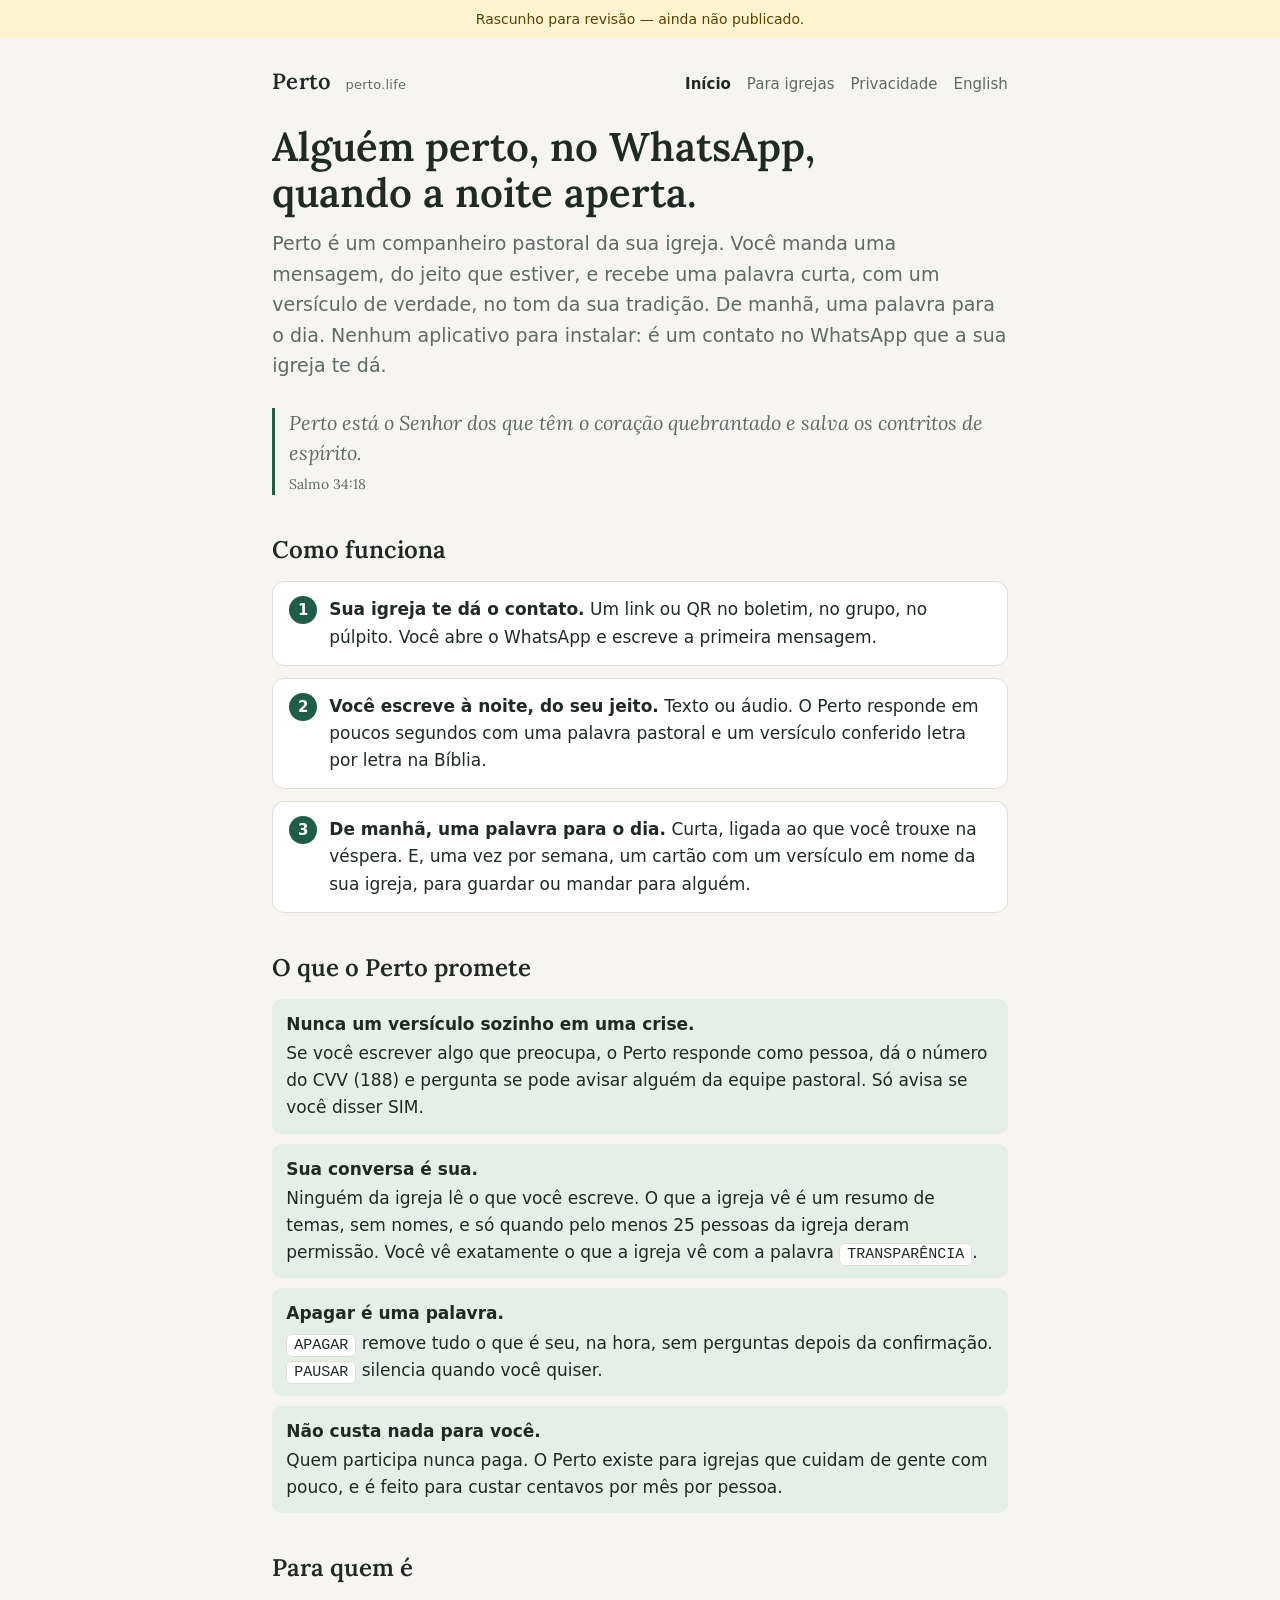
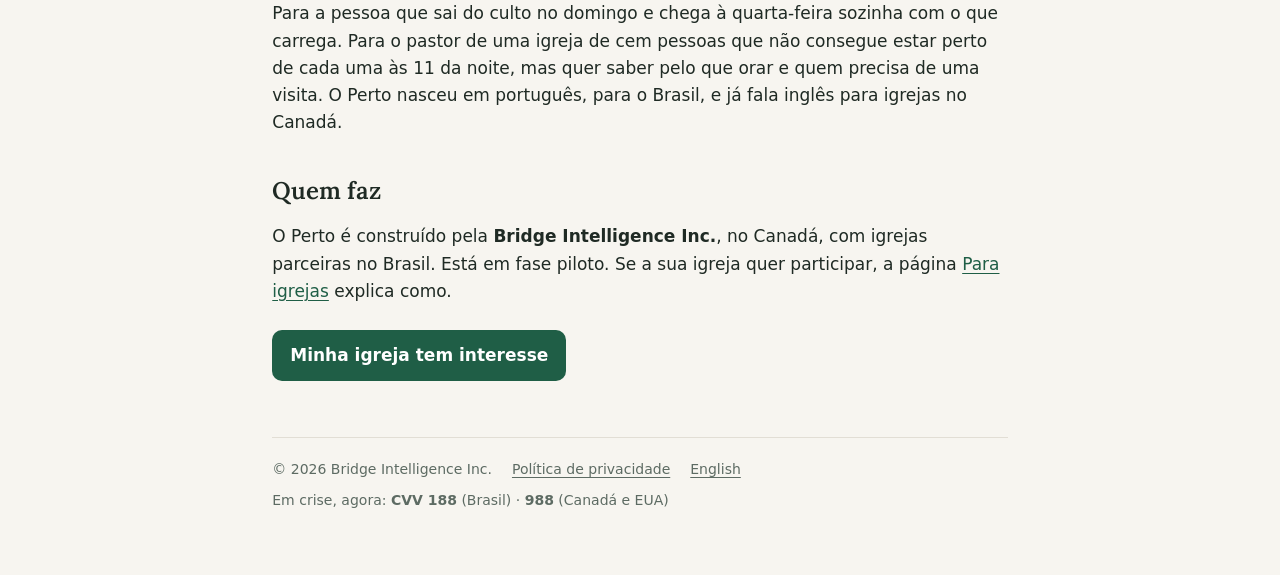
==== index.html @ 1f3c3f61 "perto.life: first draft of the front, privacy and churches pages (pt-BR + en) Static site for GitHub" ====
<!doctype html>
<html lang="pt-BR">
<head>
<meta charset="utf-8">
<meta name="viewport" content="width=device-width, initial-scale=1">
<title>Perto</title>
<meta name="description" content="Perto é um companheiro pastoral no WhatsApp para igrejas: alguém perto às 11 da noite, com a Palavra, e um pastor que sabe pelo que orar.">
<link rel="alternate" hreflang="en" href="/en/">
<link rel="stylesheet" href="https://fonts.googleapis.com/css2?family=Lora:ital,wght@0,500;0,600;1,400&display=swap">
<link rel="stylesheet" href="/assets/site.css">
</head>
<body>
<!-- RASCUNHO: remova esta faixa antes de publicar. -->
<div class="draft">Rascunho para revisão — ainda não publicado.</div>
<div class="wrap">
<header class="site">
  <a class="brand" href="/">Perto <small>perto.life</small></a>
  <nav class="site" aria-label="Páginas">
    <a href="/" aria-current="page">Início</a>
    <a href="/igrejas.html">Para igrejas</a>
    <a href="/privacidade.html">Privacidade</a>
    <a href="/en/" lang="en">English</a>
  </nav>
</header>

<main>
  <h1>Alguém perto, no WhatsApp, quando a noite aperta.</h1>
  <p class="lead">Perto é um companheiro pastoral da sua igreja. Você manda uma mensagem, do jeito que estiver, e recebe uma palavra curta, com um versículo de verdade, no tom da sua tradição. De manhã, uma palavra para o dia. Nenhum aplicativo para instalar: é um contato no WhatsApp que a sua igreja te dá.</p>

  <blockquote class="verse">Perto está o Senhor dos que têm o coração quebrantado e salva os contritos de espírito.
    <cite>Salmo 34:18</cite></blockquote>

  <h2>Como funciona</h2>
  <ol class="steps">
    <li><strong>Sua igreja te dá o contato.</strong> Um link ou QR no boletim, no grupo, no púlpito. Você abre o WhatsApp e escreve a primeira mensagem.</li>
    <li><strong>Você escreve à noite, do seu jeito.</strong> Texto ou áudio. O Perto responde em poucos segundos com uma palavra pastoral e um versículo conferido letra por letra na Bíblia.</li>
    <li><strong>De manhã, uma palavra para o dia.</strong> Curta, ligada ao que você trouxe na véspera. E, uma vez por semana, um cartão com um versículo em nome da sua igreja, para guardar ou mandar para alguém.</li>
  </ol>

  <h2>O que o Perto promete</h2>
  <ul class="promises">
    <li><strong>Nunca um versículo sozinho em uma crise.</strong> Se você escrever algo que preocupa, o Perto responde como pessoa, dá o número do CVV (188) e pergunta se pode avisar alguém da equipe pastoral. Só avisa se você disser SIM.</li>
    <li><strong>Sua conversa é sua.</strong> Ninguém da igreja lê o que você escreve. O que a igreja vê é um resumo de temas, sem nomes, e só quando pelo menos 25 pessoas da igreja deram permissão. Você vê exatamente o que a igreja vê com a palavra <span class="cmd">TRANSPARÊNCIA</span>.</li>
    <li><strong>Apagar é uma palavra.</strong> <span class="cmd">APAGAR</span> remove tudo o que é seu, na hora, sem perguntas depois da confirmação. <span class="cmd">PAUSAR</span> silencia quando você quiser.</li>
    <li><strong>Não custa nada para você.</strong> Quem participa nunca paga. O Perto existe para igrejas que cuidam de gente com pouco, e é feito para custar centavos por mês por pessoa.</li>
  </ul>

  <h2>Para quem é</h2>
  <p>Para a pessoa que sai do culto no domingo e chega à quarta-feira sozinha com o que carrega. Para o pastor de uma igreja de cem pessoas que não consegue estar perto de cada uma às 11 da noite, mas quer saber pelo que orar e quem precisa de uma visita. O Perto nasceu em português, para o Brasil, e já fala inglês para igrejas no Canadá.</p>

  <h2>Quem faz</h2>
  <p>O Perto é construído pela <strong>Bridge Intelligence Inc.</strong>, no Canadá, com igrejas parceiras no Brasil. Está em fase piloto. Se a sua igreja quer participar, a página <a href="/igrejas.html">Para igrejas</a> explica como.</p>
  <p><a class="cta" href="/igrejas.html">Minha igreja tem interesse</a></p>
</main>

<footer class="site">
  <span>© <span data-year>2026</span> Bridge Intelligence Inc.</span>
  <a href="/privacidade.html">Política de privacidade</a>
  <a href="/en/" lang="en">English</a>
  <span>Em crise, agora: <strong>CVV 188</strong> (Brasil) · <strong>988</strong> (Canadá e EUA)</span>
</footer>
</div>
<script>document.querySelector('[data-year]').textContent = new Date().getFullYear();</script>
</body>
</html>
---- assets/site.css ----
/* perto.life — one stylesheet for every page. Tokens first, both themes, phone first. */
:root {
  --bg: #f7f5f0;
  --panel: #ffffff;
  --ink: #1f2a24;
  --muted: #5d6b63;
  --line: #e2ded5;
  --accent: #1f5e46;        /* the olive-green of the Vida Nova badge */
  --accent-ink: #ffffff;
  --accent-soft: #e4efe8;
  --warn-bg: #fff4cf;
  --warn-ink: #5a4300;
  --serif: "Lora", Georgia, "Times New Roman", serif;
  --sans: system-ui, -apple-system, "Segoe UI", Roboto, "Helvetica Neue", Arial, sans-serif;
}
@media (prefers-color-scheme: dark) {
  :root:not([data-theme="light"]) {
    --bg: #11161a; --panel: #181f24; --ink: #e8ebe9; --muted: #a3ada7; --line: #2a333a;
    --accent: #6fbf95; --accent-ink: #0c1a13; --accent-soft: #1b2b24;
    --warn-bg: #3a2f08; --warn-ink: #ffe08a;
  }
}
:root[data-theme="dark"] {
  --bg: #11161a; --panel: #181f24; --ink: #e8ebe9; --muted: #a3ada7; --line: #2a333a;
  --accent: #6fbf95; --accent-ink: #0c1a13; --accent-soft: #1b2b24;
  --warn-bg: #3a2f08; --warn-ink: #ffe08a;
}

* { box-sizing: border-box; }
html { color-scheme: light dark; }
body {
  margin: 0; background: var(--bg); color: var(--ink);
  font: 17px/1.6 var(--sans); padding-inline: 16px;
}
a { color: var(--accent); text-underline-offset: 3px; }
a:focus-visible, button:focus-visible { outline: 3px solid var(--accent); outline-offset: 2px; }

.draft {
  background: var(--warn-bg); color: var(--warn-ink); font-size: 14px;
  padding: 8px 16px; margin: 0 -16px; text-align: center;
}

.wrap { max-width: 68ch; margin: 0 auto; padding-block: 24px 64px; }
header.site { display: flex; align-items: baseline; justify-content: space-between; gap: 12px; flex-wrap: wrap; padding-block: 8px 28px; }
.brand { font: 600 22px/1 var(--serif); color: var(--ink); text-decoration: none; letter-spacing: .01em; }
.brand small { font: 400 13px/1 var(--sans); color: var(--muted); margin-left: 8px; }
nav.site { display: flex; gap: 16px; font-size: 15px; }
nav.site a { color: var(--muted); text-decoration: none; }
nav.site a[aria-current="page"] { color: var(--ink); font-weight: 600; }

h1 { font: 600 clamp(28px, 6vw, 40px)/1.15 var(--serif); margin: 0 0 12px; text-wrap: balance; }
h2 { font: 600 24px/1.25 var(--serif); margin: 40px 0 10px; text-wrap: balance; }
h3 { font: 600 18px/1.3 var(--sans); margin: 24px 0 6px; }
p, li { max-width: 68ch; }
.lead { font-size: 19px; color: var(--muted); margin-top: 0; }
.verse { font: italic 20px/1.5 var(--serif); color: var(--muted); border-left: 3px solid var(--accent); padding-left: 14px; margin: 28px 0; }
.verse cite { display: block; font-style: normal; font-size: 14px; margin-top: 6px; }

.steps { counter-reset: step; list-style: none; padding: 0; margin: 16px 0; display: grid; gap: 12px; }
.steps li { counter-increment: step; background: var(--panel); border: 1px solid var(--line); border-radius: 12px; padding: 14px 16px 14px 56px; position: relative; }
.steps li::before { content: counter(step); position: absolute; left: 16px; top: 14px; width: 28px; height: 28px; border-radius: 50%;
  background: var(--accent); color: var(--accent-ink); font: 600 15px/28px var(--sans); text-align: center; }

.promises { display: grid; gap: 10px; padding: 0; list-style: none; margin: 16px 0; }
.promises li { padding: 12px 14px; background: var(--accent-soft); border-radius: 10px; }
.promises strong { display: block; margin-bottom: 2px; }

dl.facts { display: grid; grid-template-columns: max-content 1fr; gap: 6px 18px; margin: 12px 0; }
dl.facts dt { color: var(--muted); font-size: 14px; text-transform: uppercase; letter-spacing: .06em; padding-top: 3px; }
dl.facts dd { margin: 0; }
@media (max-width: 480px) { dl.facts { grid-template-columns: 1fr; } dl.facts dd { margin-bottom: 8px; } }

.cmd { font: 500 15px/1 ui-monospace, SFMono-Regular, Menlo, monospace; background: var(--panel); border: 1px solid var(--line); border-radius: 6px; padding: 2px 7px; white-space: nowrap; }

.cta { display: inline-block; background: var(--accent); color: var(--accent-ink); text-decoration: none; font-weight: 600; padding: 12px 18px; border-radius: 10px; margin-top: 8px; }

.form-box { background: var(--panel); border: 1px solid var(--line); border-radius: 12px; padding: 18px; margin: 20px 0; }
.form-box iframe { width: 100%; border: 0; min-height: 720px; }
.form-fallback { font-size: 15px; color: var(--muted); }

.toc { font-size: 15px; columns: 2; column-gap: 24px; padding-left: 18px; }
@media (max-width: 560px) { .toc { columns: 1; } }

footer.site { margin-top: 56px; padding-top: 20px; border-top: 1px solid var(--line); font-size: 14px; color: var(--muted); display: flex; flex-wrap: wrap; gap: 8px 20px; }
footer.site a { color: inherit; }
.todo { background: var(--warn-bg); color: var(--warn-ink); padding: 0 6px; border-radius: 4px; font-size: .9em; }
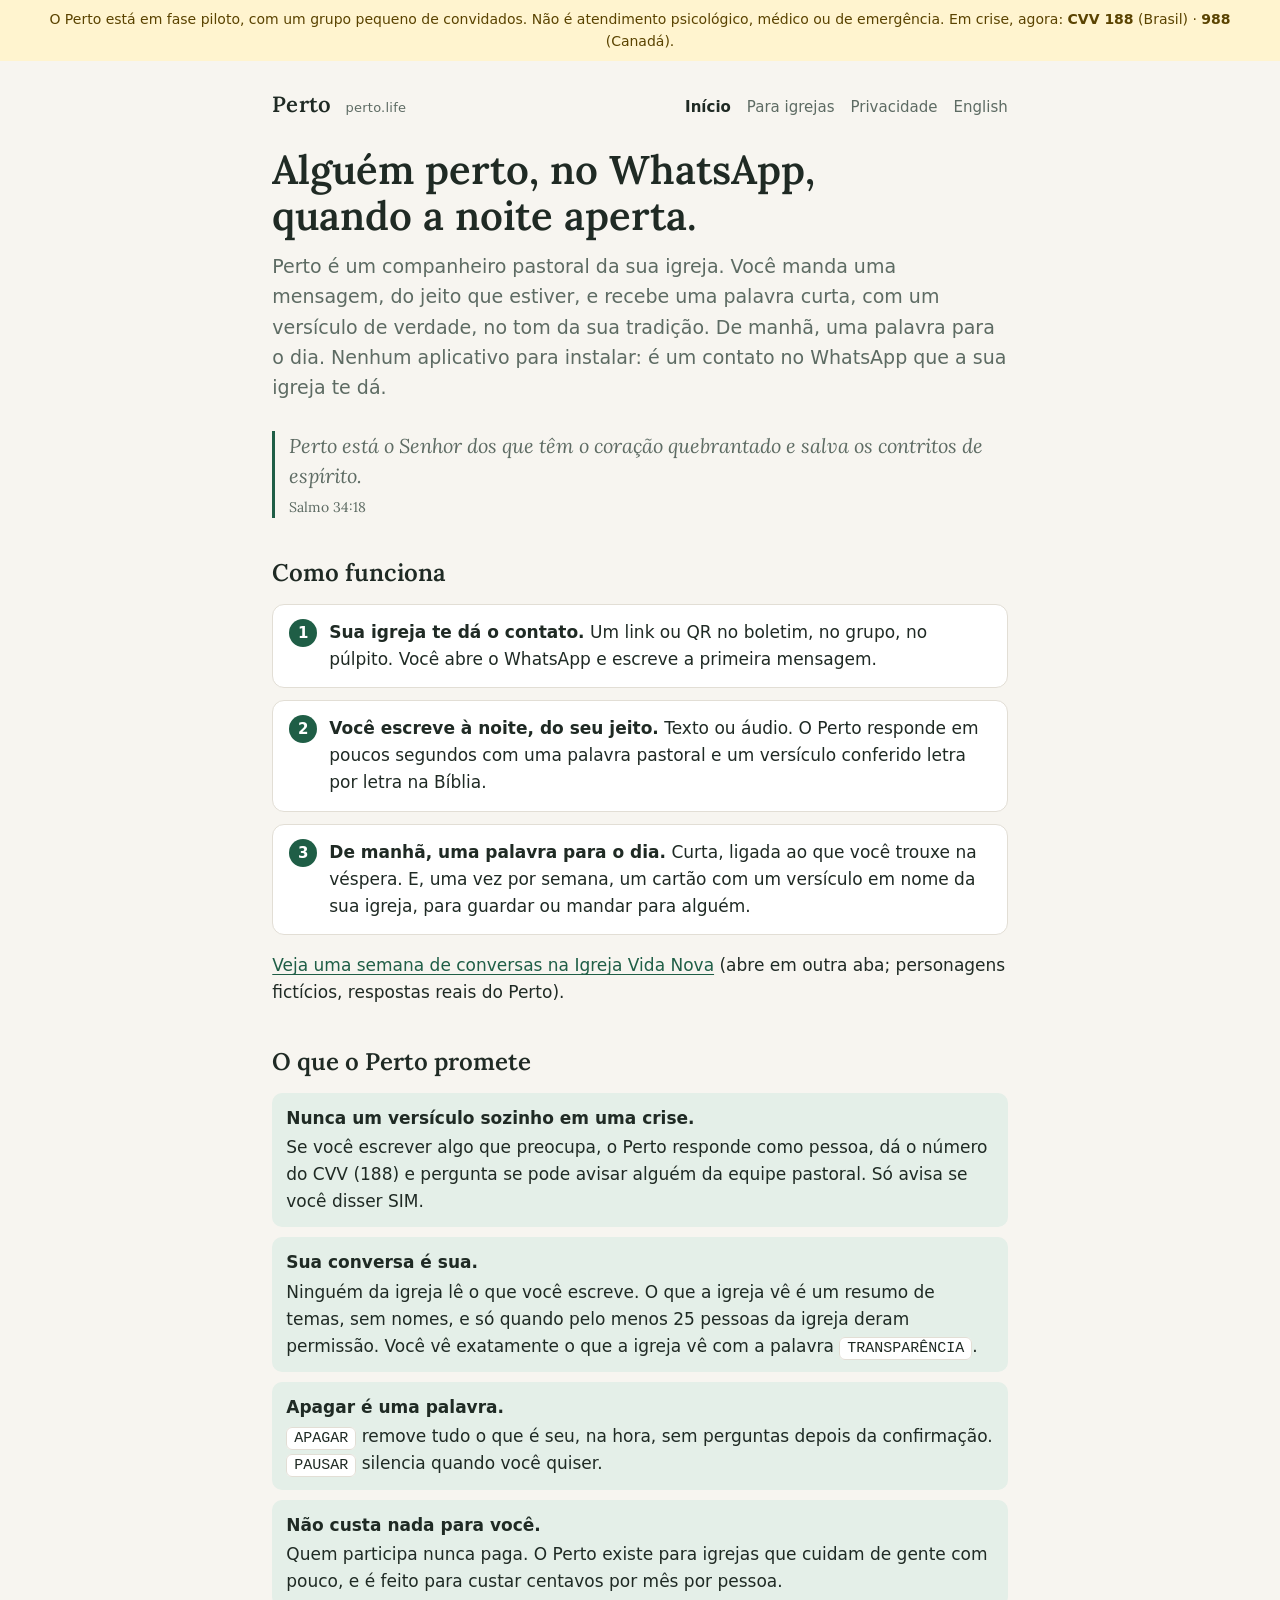
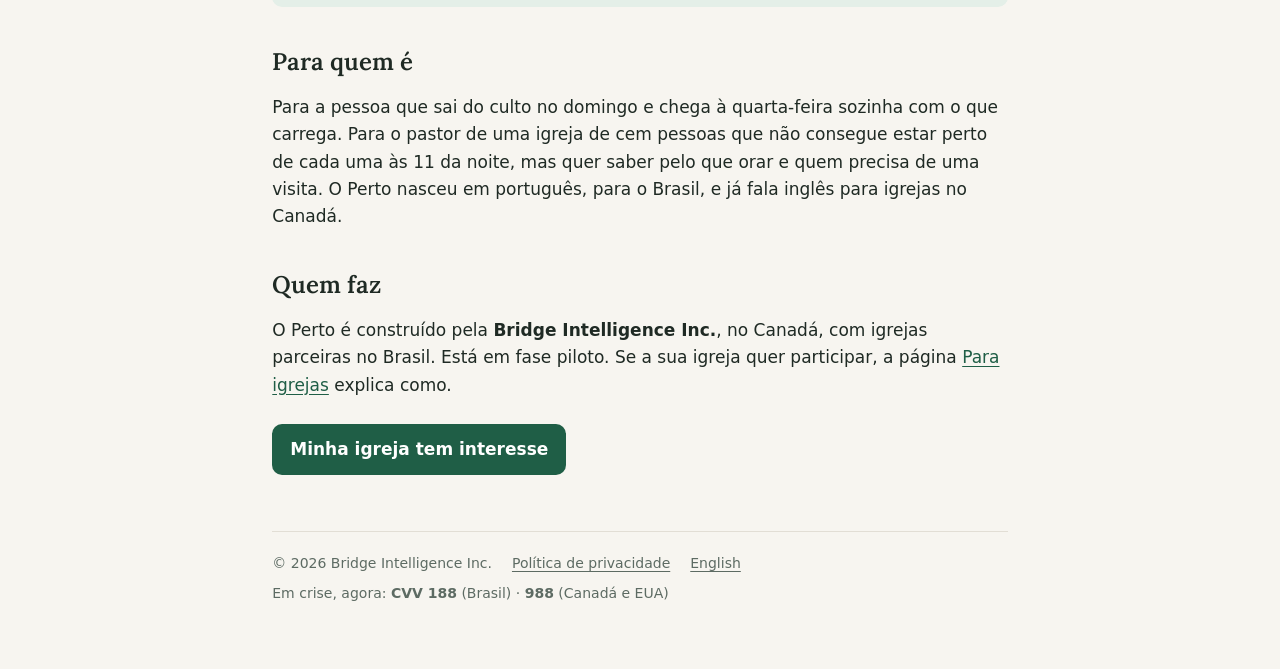
==== commit d223d722: "Demo pages for both churches, pilot notice replaces the draft strip, privacy placeholders resolved -" ====
--- a/index.html
+++ b/index.html
@@ -10,8 +10,7 @@
 <link rel="stylesheet" href="/assets/site.css">
 </head>
 <body>
-<!-- RASCUNHO: remova esta faixa antes de publicar. -->
-<div class="draft">Rascunho para revisão — ainda não publicado.</div>
+<div class="pilot-notice">O Perto está em fase piloto, com um grupo pequeno de convidados. Não é atendimento psicológico, médico ou de emergência. Em crise, agora: <strong>CVV 188</strong> (Brasil) · <strong>988</strong> (Canadá).</div>
 <div class="wrap">
 <header class="site">
   <a class="brand" href="/">Perto <small>perto.life</small></a>
@@ -36,6 +35,7 @@
     <li><strong>Você escreve à noite, do seu jeito.</strong> Texto ou áudio. O Perto responde em poucos segundos com uma palavra pastoral e um versículo conferido letra por letra na Bíblia.</li>
     <li><strong>De manhã, uma palavra para o dia.</strong> Curta, ligada ao que você trouxe na véspera. E, uma vez por semana, um cartão com um versículo em nome da sua igreja, para guardar ou mandar para alguém.</li>
   </ol>
+  <p><a href="/demo/vida-nova.html" target="_blank" rel="noopener">Veja uma semana de conversas na Igreja Vida Nova</a> (abre em outra aba; personagens fictícios, respostas reais do Perto).</p>
 
   <h2>O que o Perto promete</h2>
   <ul class="promises">
--- a/assets/site.css
+++ b/assets/site.css
@@ -35,7 +35,7 @@
 a { color: var(--accent); text-underline-offset: 3px; }
 a:focus-visible, button:focus-visible { outline: 3px solid var(--accent); outline-offset: 2px; }
 
-.draft {
+.pilot-notice {
   background: var(--warn-bg); color: var(--warn-ink); font-size: 14px;
   padding: 8px 16px; margin: 0 -16px; text-align: center;
 }
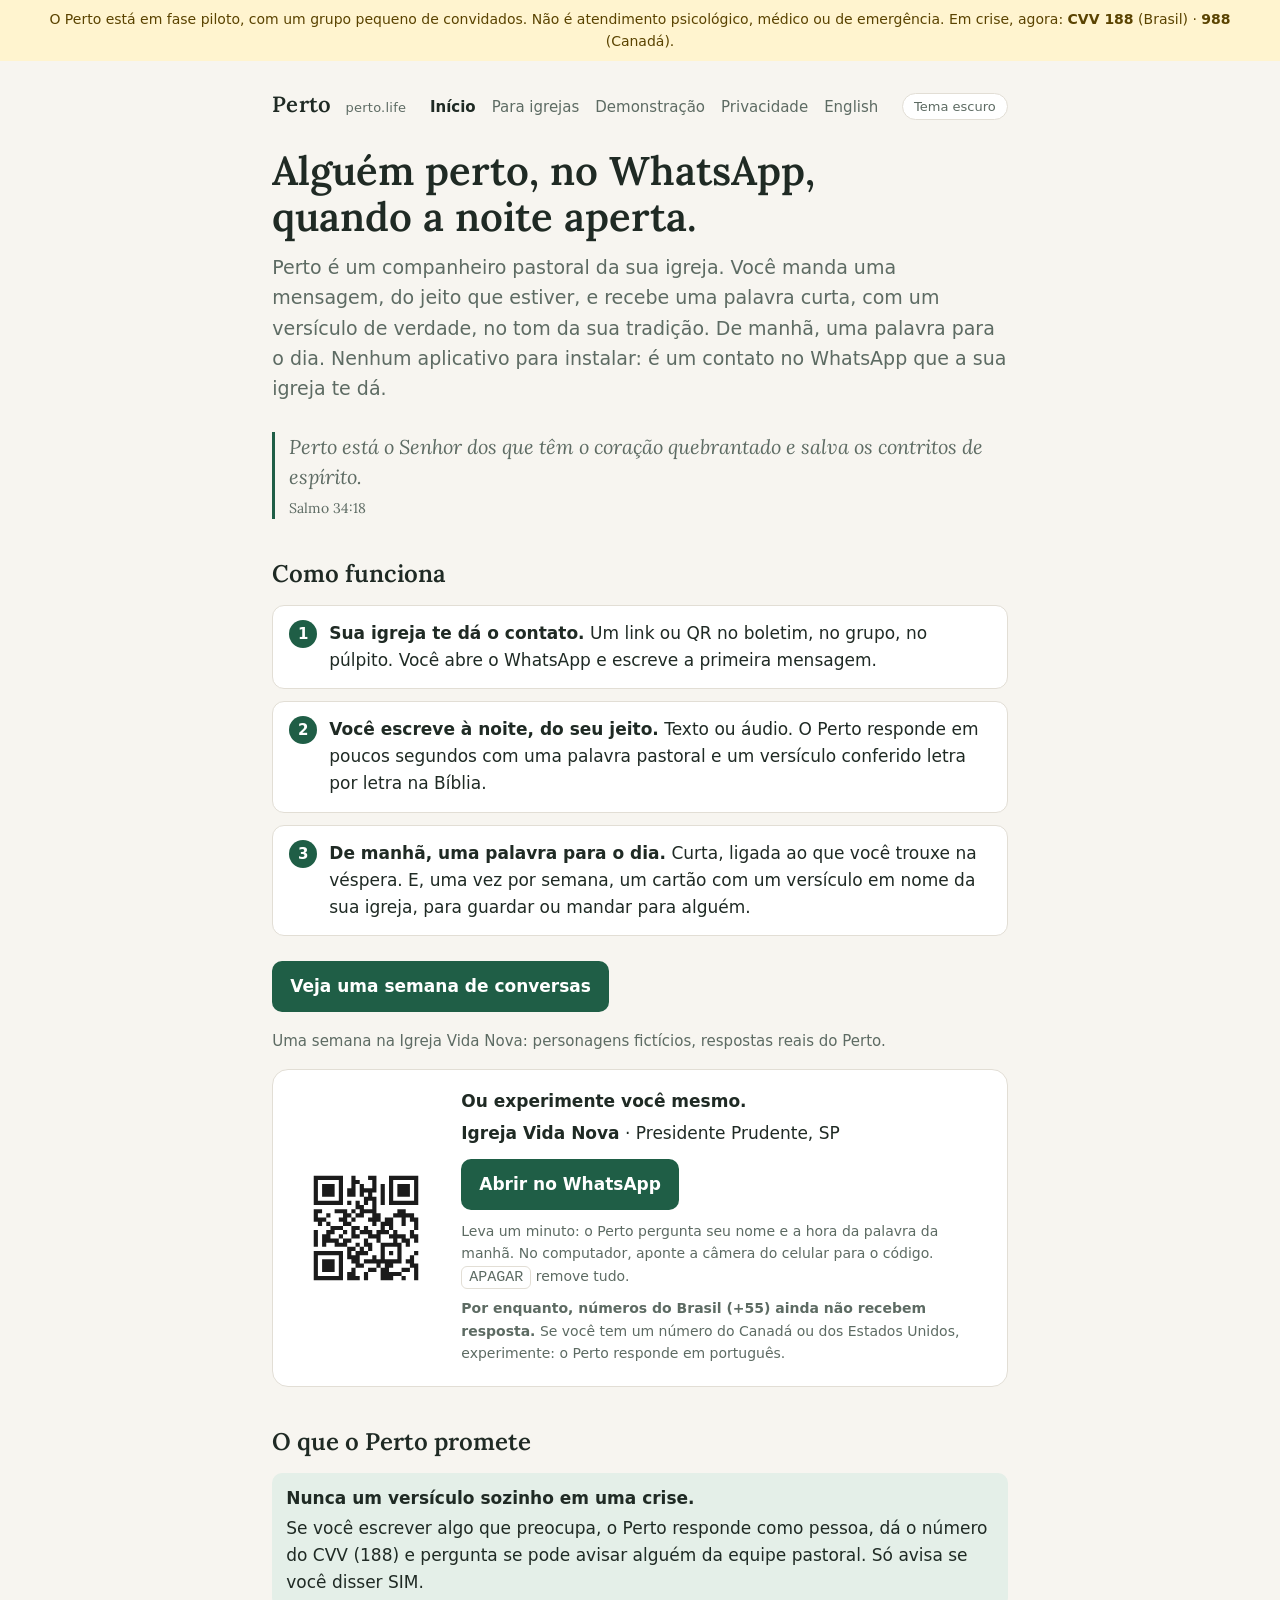
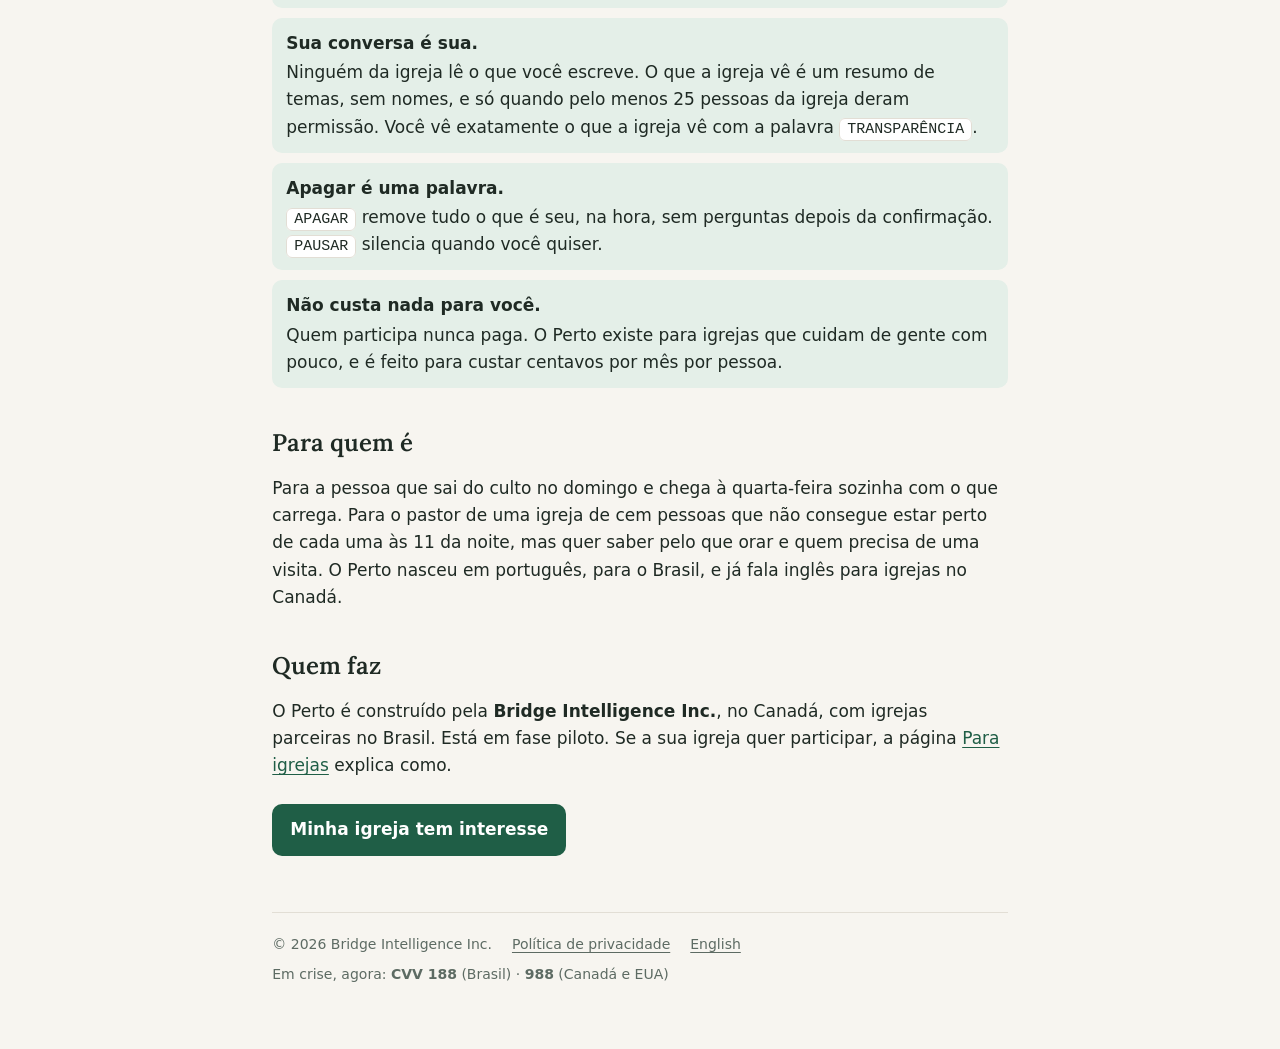
==== commit 97e85467: "Site: fresh dashboard screenshots, theme toggle, visible demo, try-it blocks, cookieless analytics F" ====
--- a/index.html
+++ b/index.html
@@ -6,6 +6,8 @@
 <title>Perto</title>
 <meta name="description" content="Perto é um companheiro pastoral no WhatsApp para igrejas: alguém perto às 11 da noite, com a Palavra, e um pastor que sabe pelo que orar.">
 <link rel="alternate" hreflang="en" href="/en/">
+<script>try{var t=localStorage.getItem('perto-theme');if(t==='dark'||t==='light')document.documentElement.setAttribute('data-theme',t)}catch(e){}</script>
+<script data-goatcounter="https://perto.goatcounter.com/count" async src="//gc.zgo.at/count.js"></script>
 <link rel="stylesheet" href="https://fonts.googleapis.com/css2?family=Lora:ital,wght@0,500;0,600;1,400&display=swap">
 <link rel="stylesheet" href="/assets/site.css">
 </head>
@@ -17,9 +19,11 @@
   <nav class="site" aria-label="Páginas">
     <a href="/" aria-current="page">Início</a>
     <a href="/igrejas.html">Para igrejas</a>
+    <a href="/demo/vida-nova.html">Demonstração</a>
     <a href="/privacidade.html">Privacidade</a>
     <a href="/en/" lang="en">English</a>
   </nav>
+  <button type="button" class="theme-toggle" data-theme-toggle><span class="to-dark">Tema escuro</span><span class="to-light">Tema claro</span></button>
 </header>
 
 <main>
@@ -35,7 +39,18 @@
     <li><strong>Você escreve à noite, do seu jeito.</strong> Texto ou áudio. O Perto responde em poucos segundos com uma palavra pastoral e um versículo conferido letra por letra na Bíblia.</li>
     <li><strong>De manhã, uma palavra para o dia.</strong> Curta, ligada ao que você trouxe na véspera. E, uma vez por semana, um cartão com um versículo em nome da sua igreja, para guardar ou mandar para alguém.</li>
   </ol>
-  <p><a href="/demo/vida-nova.html" target="_blank" rel="noopener">Veja uma semana de conversas na Igreja Vida Nova</a> (abre em outra aba; personagens fictícios, respostas reais do Perto).</p>
+  <p><a class="cta" href="/demo/vida-nova.html">Veja uma semana de conversas</a></p>
+  <p class="caption">Uma semana na Igreja Vida Nova: personagens fictícios, respostas reais do Perto.</p>
+  <div class="try">
+    <svg xmlns="http://www.w3.org/2000/svg" width="198" height="198" viewBox="0 0 198 198" role="img" aria-label="Código QR do WhatsApp da Igreja Vida Nova" class="segno"><path transform="scale(6)" class="qrline" stroke="#1b1b1b" d="M4 4.5h7m2 0h1m3 0h2m3 0h7m-25 1h1m5 0h1m2 0h2m3 0h1m3 0h1m5 0h1m-25 1h1m1 0h3m1 0h1m2 0h1m1 0h1m2 0h1m1 0h1m1 0h1m1 0h3m1 0h1m-25 1h1m1 0h3m1 0h1m1 0h2m1 0h4m1 0h1m1 0h1m1 0h3m1 0h1m-25 1h1m1 0h3m1 0h1m1 0h2m1 0h1m1 0h1m2 0h1m1 0h1m1 0h3m1 0h1m-25 1h1m5 0h1m5 0h3m1 0h1m1 0h1m5 0h1m-25 1h7m1 0h1m1 0h1m1 0h1m1 0h1m1 0h1m1 0h7m-15 1h2m2 0h1m-15 1h2m3 0h3m1 0h1m1 0h4m5 0h2m-22 1h1m2 0h1m3 0h2m1 0h2m2 0h2m3 0h5m-24 1h3m3 0h2m1 0h1m3 0h3m1 0h2m2 0h1m1 0h2m-24 1h1m1 0h1m3 0h2m5 0h1m1 0h3m2 0h1m2 0h1m-21 1h3m2 0h2m1 0h1m3 0h1m1 0h1m5 0h1m-25 1h1m2 0h2m2 0h1m1 0h1m1 0h3m1 0h3m1 0h1m3 0h1m-24 1h1m1 0h2m2 0h1m2 0h2m2 0h3m2 0h4m1 0h2m-25 1h1m1 0h4m1 0h2m3 0h1m2 0h1m3 0h1m1 0h2m1 0h1m-25 1h1m1 0h1m2 0h3m2 0h1m1 0h2m2 0h5m1 0h1m-15 1h2m1 0h1m1 0h1m2 0h1m3 0h1m-21 1h7m1 0h1m1 0h3m3 0h1m1 0h1m1 0h1m3 0h1m-25 1h1m5 0h1m1 0h3m3 0h1m1 0h1m3 0h1m2 0h1m-24 1h1m1 0h3m1 0h1m2 0h2m1 0h9m1 0h2m-24 1h1m1 0h3m1 0h1m3 0h2m3 0h1m1 0h2m4 0h2m-25 1h1m1 0h3m1 0h1m2 0h1m3 0h2m1 0h2m3 0h2m1 0h1m-25 1h1m5 0h1m1 0h2m2 0h1m3 0h5m3 0h1m-25 1h7m1 0h3m1 0h1m3 0h3m2 0h1m2 0h1"/></svg>
+    <div>
+    <p><strong>Ou experimente você mesmo.</strong></p>
+    <p><strong>Igreja Vida Nova</strong> · Presidente Prudente, SP</p>
+    <p><a class="cta" href="https://wa.me/message/OSQ5UAEWG2VTB1" data-source="home">Abrir no WhatsApp</a></p>
+    <p class="pilot">Leva um minuto: o Perto pergunta seu nome e a hora da palavra da manhã. <span class="qr-only">No computador, aponte a câmera do celular para o código.</span> <span class="cmd">APAGAR</span> remove tudo.</p>
+    <p class="pilot"><strong>Por enquanto, números do Brasil (+55) ainda não recebem resposta.</strong> Se você tem um número do Canadá ou dos Estados Unidos, experimente: o Perto responde em português.</p>
+    </div>
+  </div>
 
   <h2>O que o Perto promete</h2>
   <ul class="promises">
@@ -61,5 +76,6 @@
 </footer>
 </div>
 <script>document.querySelector('[data-year]').textContent = new Date().getFullYear();</script>
+<script src="/assets/site.js" defer></script>
 </body>
 </html>
--- a/assets/site.css
+++ b/assets/site.css
@@ -10,6 +10,8 @@
   --accent-soft: #e4efe8;
   --warn-bg: #fff4cf;
   --warn-ink: #5a4300;
+  --to-dark: inline;        /* the theme toggle shows the theme you would switch TO */
+  --to-light: none;
   --serif: "Lora", Georgia, "Times New Roman", serif;
   --sans: system-ui, -apple-system, "Segoe UI", Roboto, "Helvetica Neue", Arial, sans-serif;
 }
@@ -18,12 +20,14 @@
     --bg: #11161a; --panel: #181f24; --ink: #e8ebe9; --muted: #a3ada7; --line: #2a333a;
     --accent: #6fbf95; --accent-ink: #0c1a13; --accent-soft: #1b2b24;
     --warn-bg: #3a2f08; --warn-ink: #ffe08a;
+    --to-dark: none; --to-light: inline;
   }
 }
 :root[data-theme="dark"] {
   --bg: #11161a; --panel: #181f24; --ink: #e8ebe9; --muted: #a3ada7; --line: #2a333a;
   --accent: #6fbf95; --accent-ink: #0c1a13; --accent-soft: #1b2b24;
   --warn-bg: #3a2f08; --warn-ink: #ffe08a;
+    --to-dark: none; --to-light: inline;
 }
 
 * { box-sizing: border-box; }
@@ -44,9 +48,19 @@
 header.site { display: flex; align-items: baseline; justify-content: space-between; gap: 12px; flex-wrap: wrap; padding-block: 8px 28px; }
 .brand { font: 600 22px/1 var(--serif); color: var(--ink); text-decoration: none; letter-spacing: .01em; }
 .brand small { font: 400 13px/1 var(--sans); color: var(--muted); margin-left: 8px; }
-nav.site { display: flex; gap: 16px; font-size: 15px; }
+nav.site { display: flex; flex-wrap: wrap; gap: 6px 16px; font-size: 15px; }
 nav.site a { color: var(--muted); text-decoration: none; }
 nav.site a[aria-current="page"] { color: var(--ink); font-weight: 600; }
+.theme-toggle { font: 500 13px/1 var(--sans); color: var(--muted); background: var(--panel); border: 1px solid var(--line);
+  border-radius: 999px; padding: 6px 11px; cursor: pointer; white-space: nowrap; align-self: center; }
+.theme-toggle:hover { color: var(--ink); }
+.theme-toggle .to-dark { display: var(--to-dark); }
+.theme-toggle .to-light { display: var(--to-light); }
+@media (max-width: 600px) {
+  header.site { align-items: center; }
+  .theme-toggle { margin-left: auto; }
+  nav.site { flex-basis: 100%; order: 3; }
+}
 
 h1 { font: 600 clamp(28px, 6vw, 40px)/1.15 var(--serif); margin: 0 0 12px; text-wrap: balance; }
 h2 { font: 600 24px/1.25 var(--serif); margin: 40px 0 10px; text-wrap: balance; }
@@ -65,14 +79,30 @@
 .promises li { padding: 12px 14px; background: var(--accent-soft); border-radius: 10px; }
 .promises strong { display: block; margin-bottom: 2px; }
 
-dl.facts { display: grid; grid-template-columns: max-content 1fr; gap: 6px 18px; margin: 12px 0; }
-dl.facts dt { color: var(--muted); font-size: 14px; text-transform: uppercase; letter-spacing: .06em; padding-top: 3px; }
+dl.facts { display: grid; grid-template-columns: fit-content(40%) minmax(0, 1fr); gap: 6px 18px; margin: 12px 0; }
+dl.facts dt { color: var(--muted); font-size: 14px; text-transform: uppercase; letter-spacing: .06em; padding-top: 3px; overflow-wrap: anywhere; }
 dl.facts dd { margin: 0; }
 @media (max-width: 480px) { dl.facts { grid-template-columns: 1fr; } dl.facts dd { margin-bottom: 8px; } }
 
 .cmd { font: 500 15px/1 ui-monospace, SFMono-Regular, Menlo, monospace; background: var(--panel); border: 1px solid var(--line); border-radius: 6px; padding: 2px 7px; white-space: nowrap; }
 
 .cta { display: inline-block; background: var(--accent); color: var(--accent-ink); text-decoration: none; font-weight: 600; padding: 12px 18px; border-radius: 10px; margin-top: 8px; }
+.caption { font-size: 15px; color: var(--muted); margin-top: 6px; }
+
+/* The demo, as a card: the three portraits (AI-generated, nobody real), one line, the button. */
+.demo-card { display: grid; gap: 10px; background: var(--panel); border: 1px solid var(--line); border-radius: 16px; padding: 18px; margin: 20px 0; }
+.demo-card .faces { display: flex; }
+.demo-card .faces img { width: 56px; height: 56px; border-radius: 50%; object-fit: cover; border: 3px solid var(--panel); background: var(--line); }
+.demo-card .faces img + img { margin-left: -12px; }
+.demo-card p { margin: 0; }
+.demo-card .cta { justify-self: start; margin-top: 2px; }
+
+/* "Try it": the WhatsApp button with the QR beside it. The QR hides on phones: a phone cannot scan its own screen. */
+.try { display: grid; grid-template-columns: 150px 1fr; gap: 20px; align-items: center; background: var(--panel); border: 1px solid var(--line); border-radius: 16px; padding: 18px; margin: 16px 0 24px; }
+.try svg { width: 150px; height: 150px; background: #fff; border-radius: 10px; padding: 6px; }
+.try p { margin: 0 0 4px; }
+.try .pilot { font-size: 14px; color: var(--muted); margin-top: 10px; }
+@media (max-width: 600px) { .try { grid-template-columns: 1fr; } .try svg, .qr-only { display: none; } }
 
 .form-box { background: var(--panel); border: 1px solid var(--line); border-radius: 12px; padding: 18px; margin: 20px 0; }
 .form-box iframe { width: 100%; border: 0; min-height: 720px; }
@@ -84,3 +114,12 @@
 footer.site { margin-top: 56px; padding-top: 20px; border-top: 1px solid var(--line); font-size: 14px; color: var(--muted); display: flex; flex-wrap: wrap; gap: 8px 20px; }
 footer.site a { color: inherit; }
 .todo { background: var(--warn-bg); color: var(--warn-ink); padding: 0 6px; border-radius: 4px; font-size: .9em; }
+
+/* Product screenshots (igrejas / churches): one column; wider than the text on big screens, the column width on phones. */
+figure.shot { margin: 20px 0 28px; }
+figure.shot img { display: block; width: 100%; height: auto; border: 1px solid var(--line); border-radius: 12px; background: #fff; }
+figure.shot figcaption { font-size: 15px; color: var(--muted); margin-top: 8px; max-width: 68ch; }
+@media (min-width: 720px) {
+  figure.shot { --w: min(900px, 100vw - 64px); width: var(--w); margin-inline: calc((100% - var(--w)) / 2); }
+  figure.shot figcaption { margin-inline: auto; }
+}
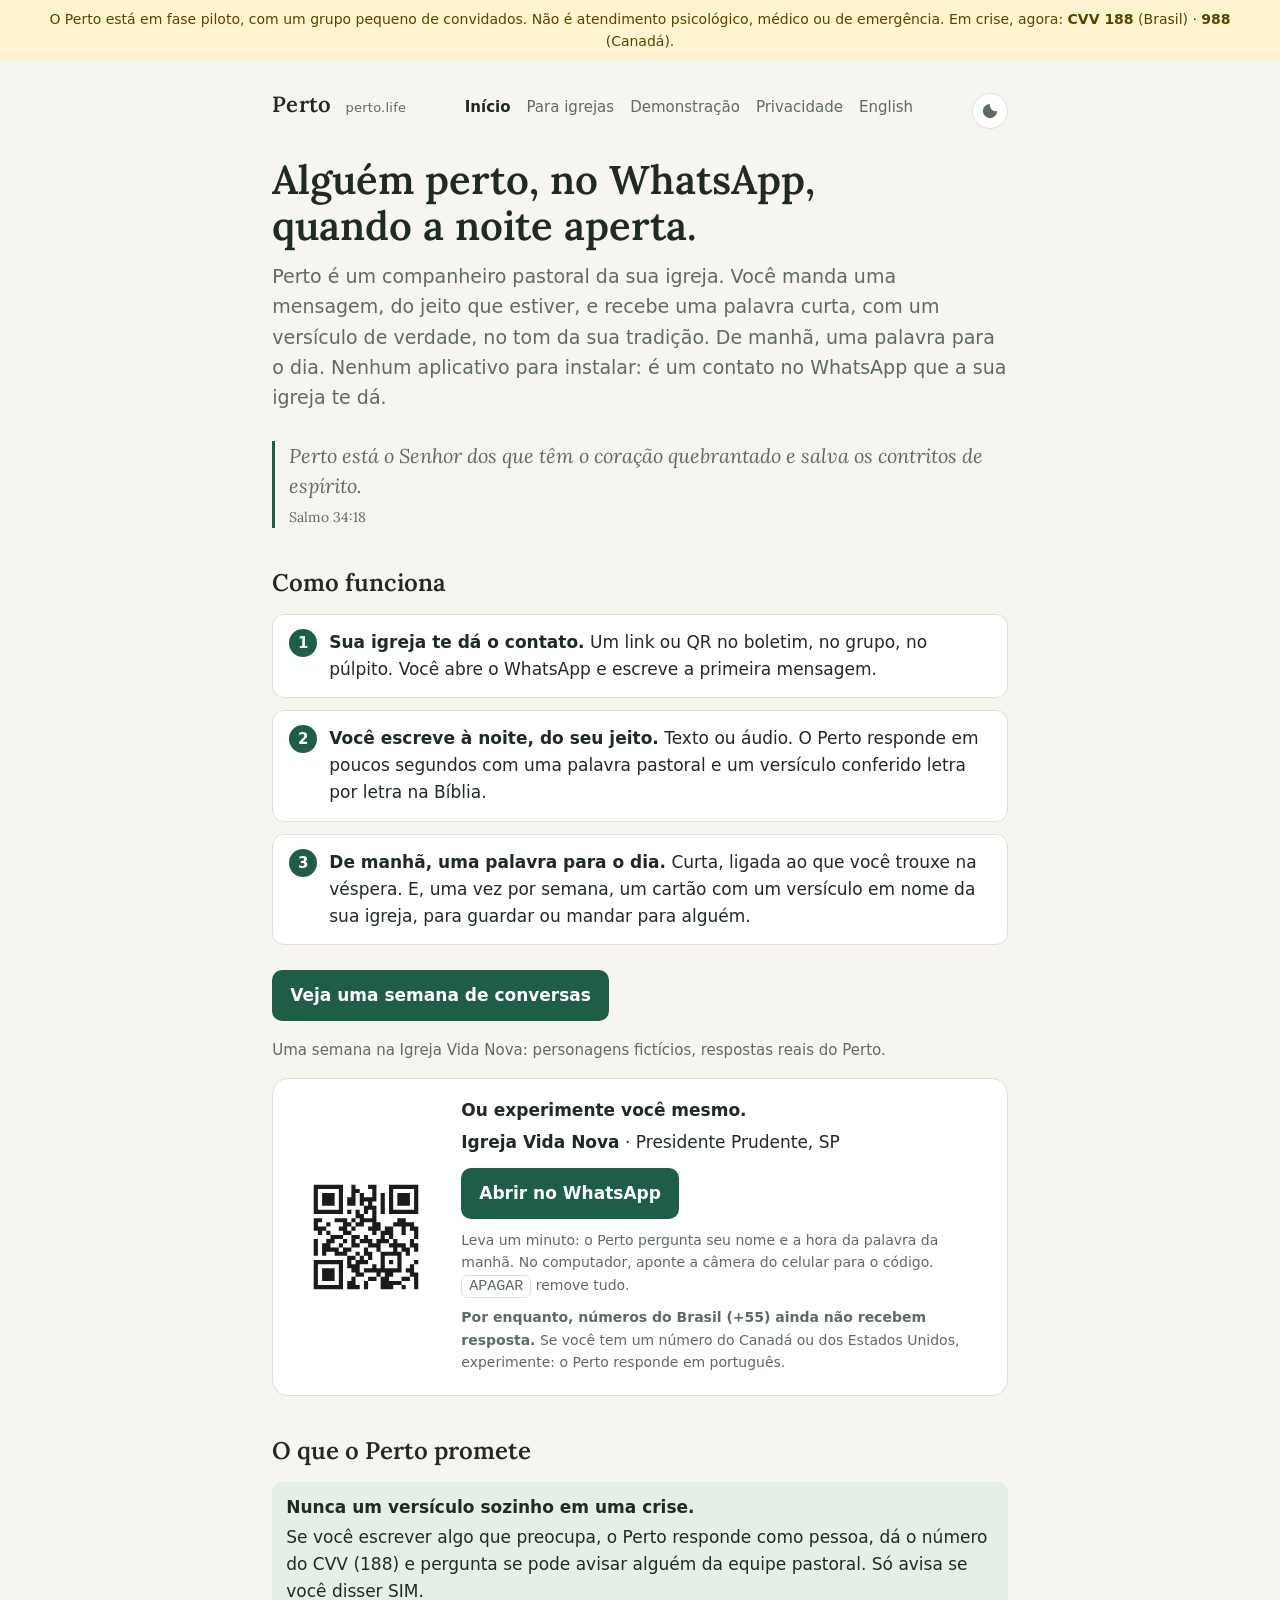
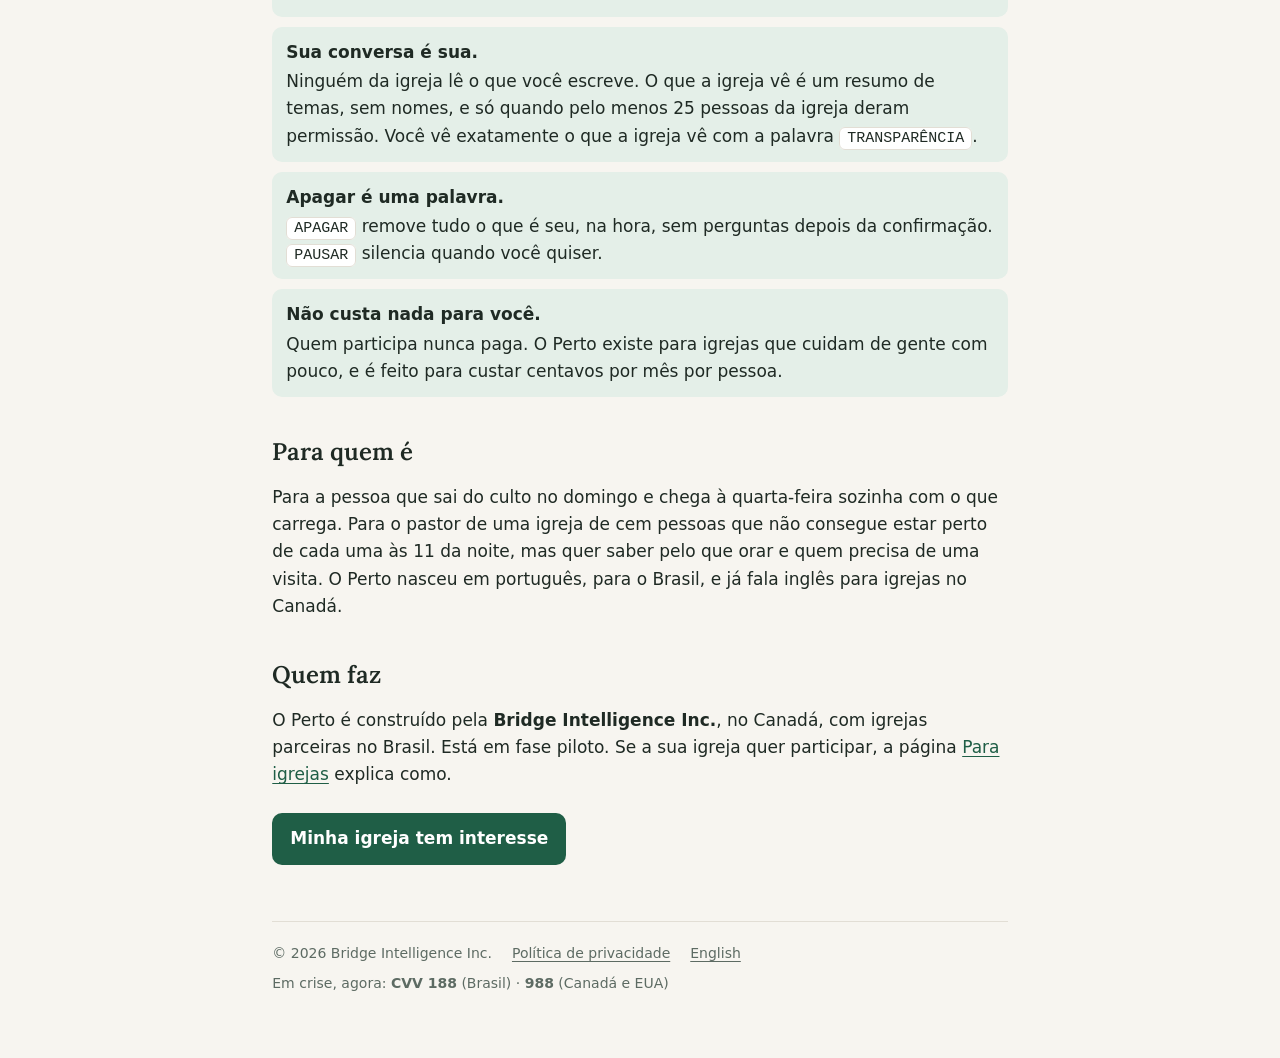
==== commit 5525aa72: "Header: icon-only theme toggle, and the pilot notice on the demo pages The theme toggle was a text b" ====
--- a/index.html
+++ b/index.html
@@ -23,7 +23,7 @@
     <a href="/privacidade.html">Privacidade</a>
     <a href="/en/" lang="en">English</a>
   </nav>
-  <button type="button" class="theme-toggle" data-theme-toggle><span class="to-dark">Tema escuro</span><span class="to-light">Tema claro</span></button>
+  <button type="button" class="theme-toggle" data-theme-toggle title="Tema escuro"><span class="to-dark"><svg width="18" height="18" viewBox="0 0 24 24" fill="currentColor" aria-hidden="true" focusable="false"><path d="M12 2.5A9.5 9.5 0 1 0 21.5 12 8 8 0 0 1 12 2.5Z"/></svg><span class="visually-hidden">Tema escuro</span></span><span class="to-light"><svg width="18" height="18" viewBox="0 0 24 24" fill="currentColor" aria-hidden="true" focusable="false"><circle cx="12" cy="12" r="4.2"/><path d="M11 1.5h2v3.2h-2zM11 19.3h2v3.2h-2zM1.5 11h3.2v2H1.5zM19.3 11h3.2v2h-3.2z"/><path transform="rotate(45 12 12)" d="M11 1.5h2v3.2h-2zM11 19.3h2v3.2h-2zM1.5 11h3.2v2H1.5zM19.3 11h3.2v2h-3.2z"/></svg><span class="visually-hidden">Tema claro</span></span></button>
 </header>
 
 <main>
--- a/assets/site.css
+++ b/assets/site.css
@@ -51,11 +51,14 @@
 nav.site { display: flex; flex-wrap: wrap; gap: 6px 16px; font-size: 15px; }
 nav.site a { color: var(--muted); text-decoration: none; }
 nav.site a[aria-current="page"] { color: var(--ink); font-weight: 600; }
-.theme-toggle { font: 500 13px/1 var(--sans); color: var(--muted); background: var(--panel); border: 1px solid var(--line);
-  border-radius: 999px; padding: 6px 11px; cursor: pointer; white-space: nowrap; align-self: center; }
+/* Icon-only, so it costs the same 36px in every language; the text is still there for screen readers. */
+.theme-toggle { display: inline-flex; align-items: center; justify-content: center; width: 36px; height: 36px; padding: 0; flex: none;
+  color: var(--muted); background: var(--panel); border: 1px solid var(--line); border-radius: 50%; cursor: pointer; align-self: center; }
 .theme-toggle:hover { color: var(--ink); }
+.theme-toggle svg { display: block; width: 18px; height: 18px; }
 .theme-toggle .to-dark { display: var(--to-dark); }
 .theme-toggle .to-light { display: var(--to-light); }
+.visually-hidden { position: absolute; width: 1px; height: 1px; padding: 0; margin: -1px; overflow: hidden; clip: rect(0 0 0 0); clip-path: inset(50%); white-space: nowrap; border: 0; }
 @media (max-width: 600px) {
   header.site { align-items: center; }
   .theme-toggle { margin-left: auto; }
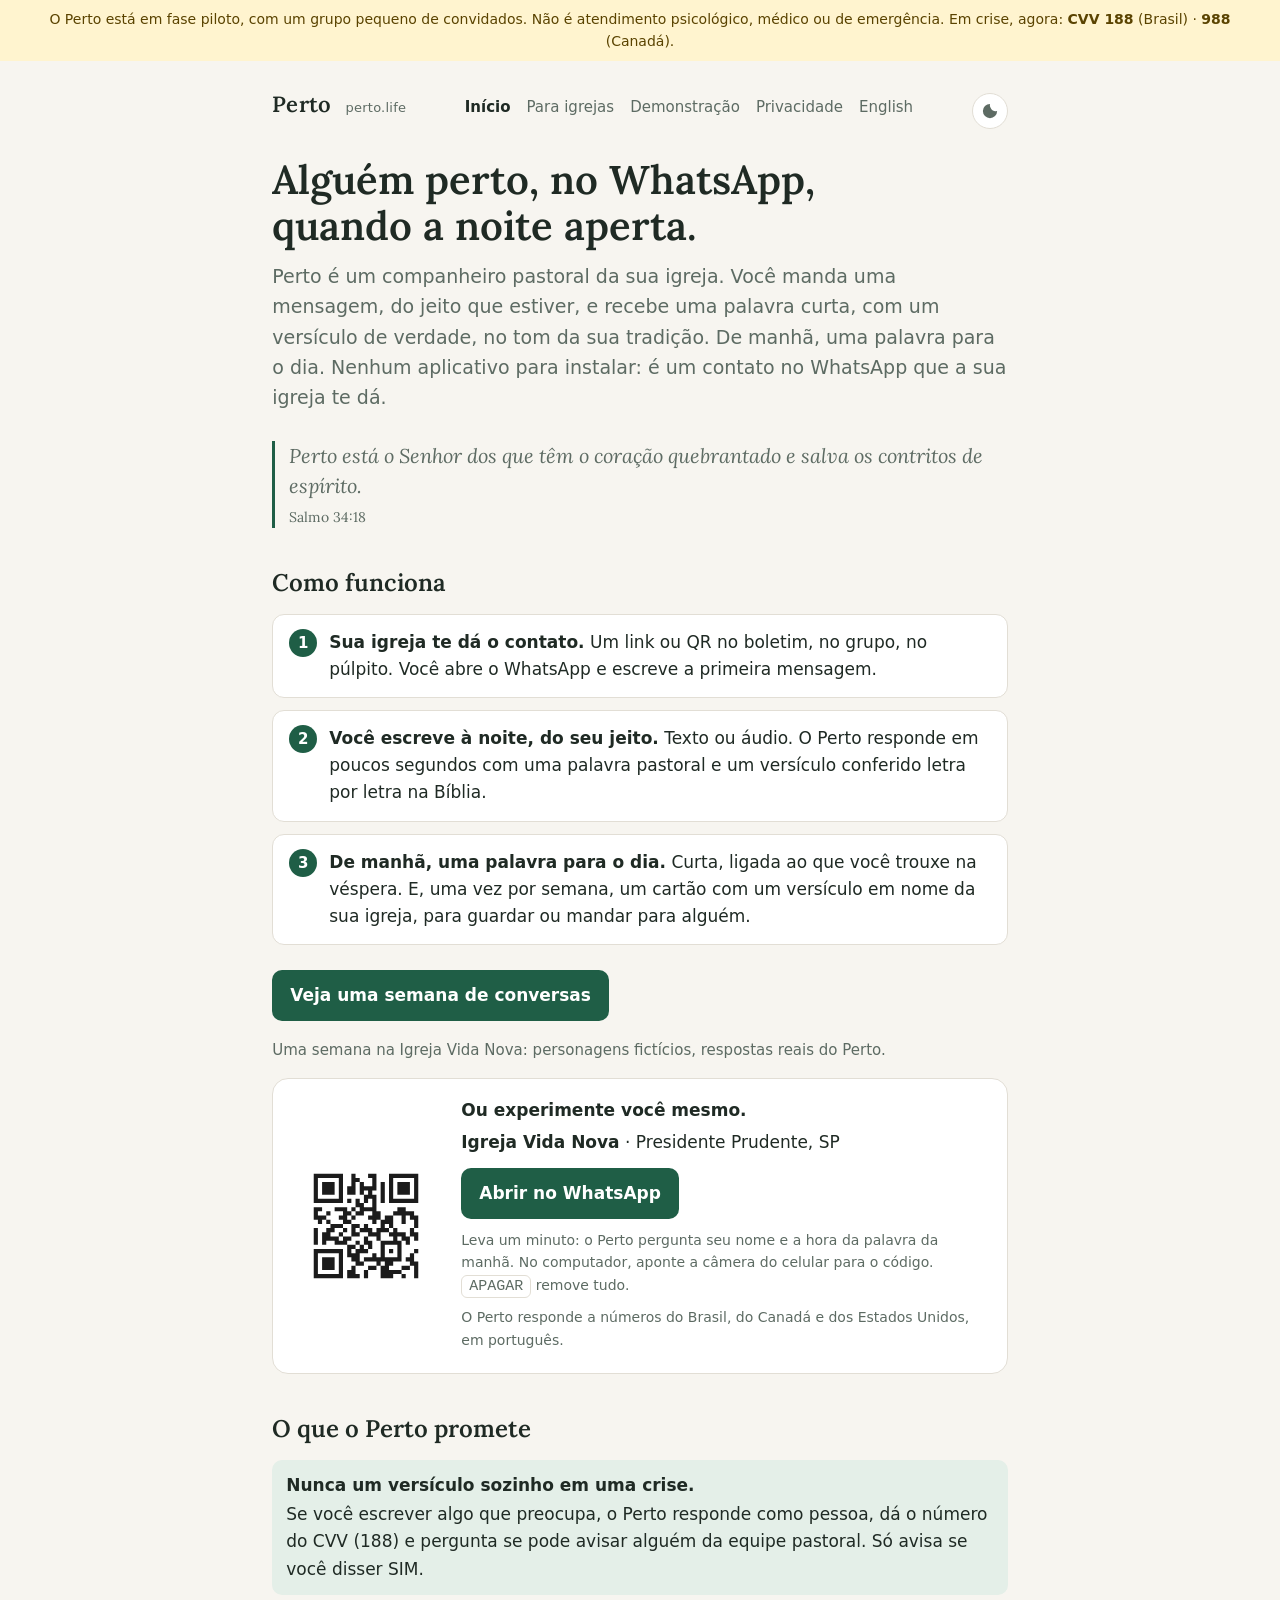
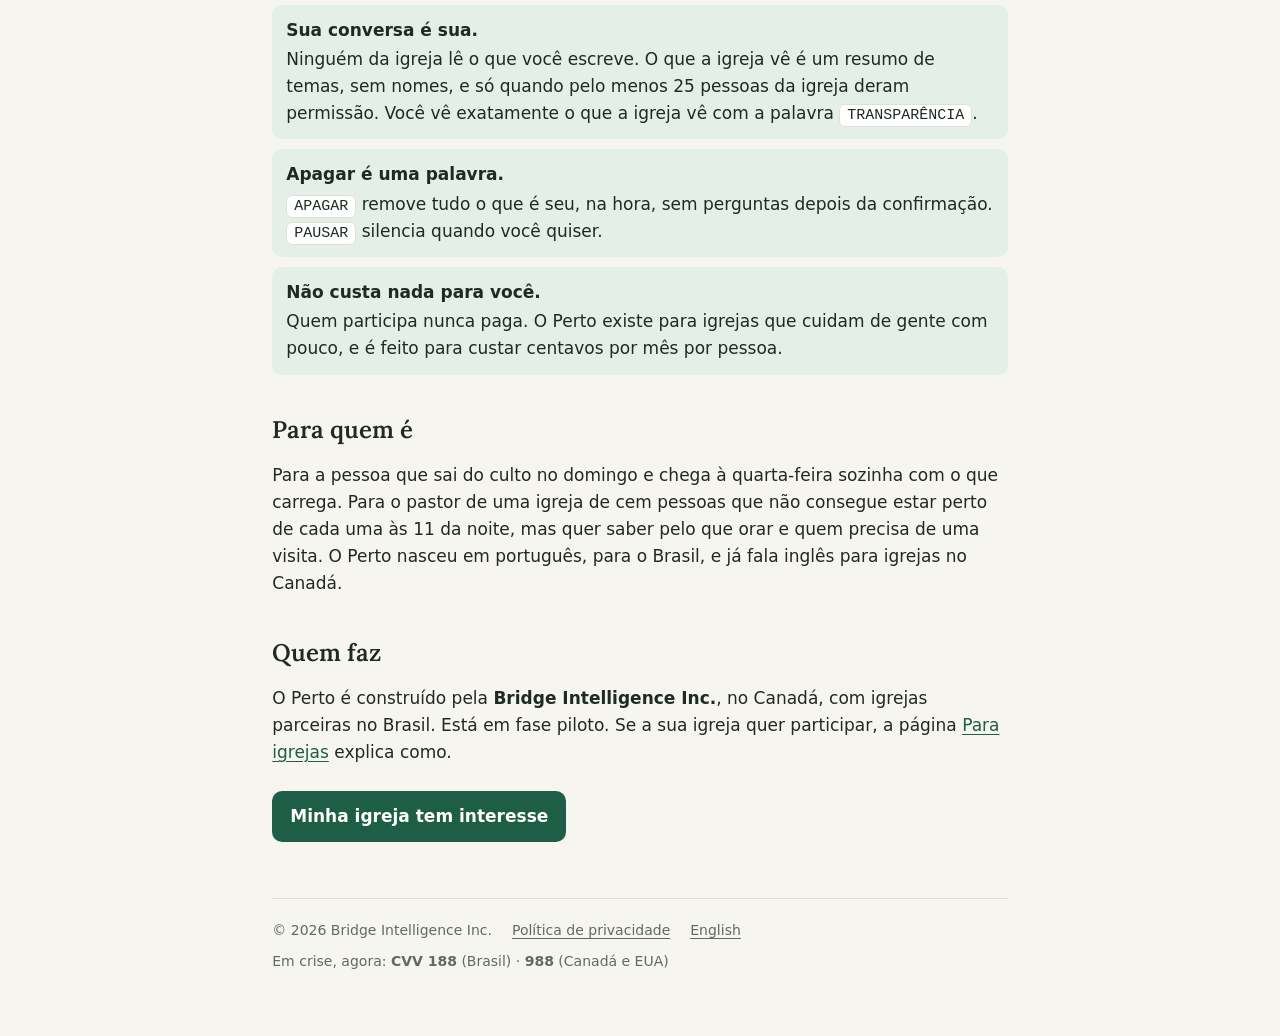
==== commit a78486ff: "Say that Perto answers Brazilian, Canadian and US numbers The "+55 numbers get no reply yet" notice " ====
--- a/index.html
+++ b/index.html
@@ -46,9 +46,9 @@
     <div>
     <p><strong>Ou experimente você mesmo.</strong></p>
     <p><strong>Igreja Vida Nova</strong> · Presidente Prudente, SP</p>
-    <p><a class="cta" href="https://wa.me/message/OSQ5UAEWG2VTB1" data-source="home">Abrir no WhatsApp</a></p>
+    <p><a class="cta" href="https://wa.me/message/7ZDDLOZS2GCLE1" data-source="home">Abrir no WhatsApp</a></p>
     <p class="pilot">Leva um minuto: o Perto pergunta seu nome e a hora da palavra da manhã. <span class="qr-only">No computador, aponte a câmera do celular para o código.</span> <span class="cmd">APAGAR</span> remove tudo.</p>
-    <p class="pilot"><strong>Por enquanto, números do Brasil (+55) ainda não recebem resposta.</strong> Se você tem um número do Canadá ou dos Estados Unidos, experimente: o Perto responde em português.</p>
+    <p class="pilot">O Perto responde a números do Brasil, do Canadá e dos Estados Unidos, em português.</p>
     </div>
   </div>
 
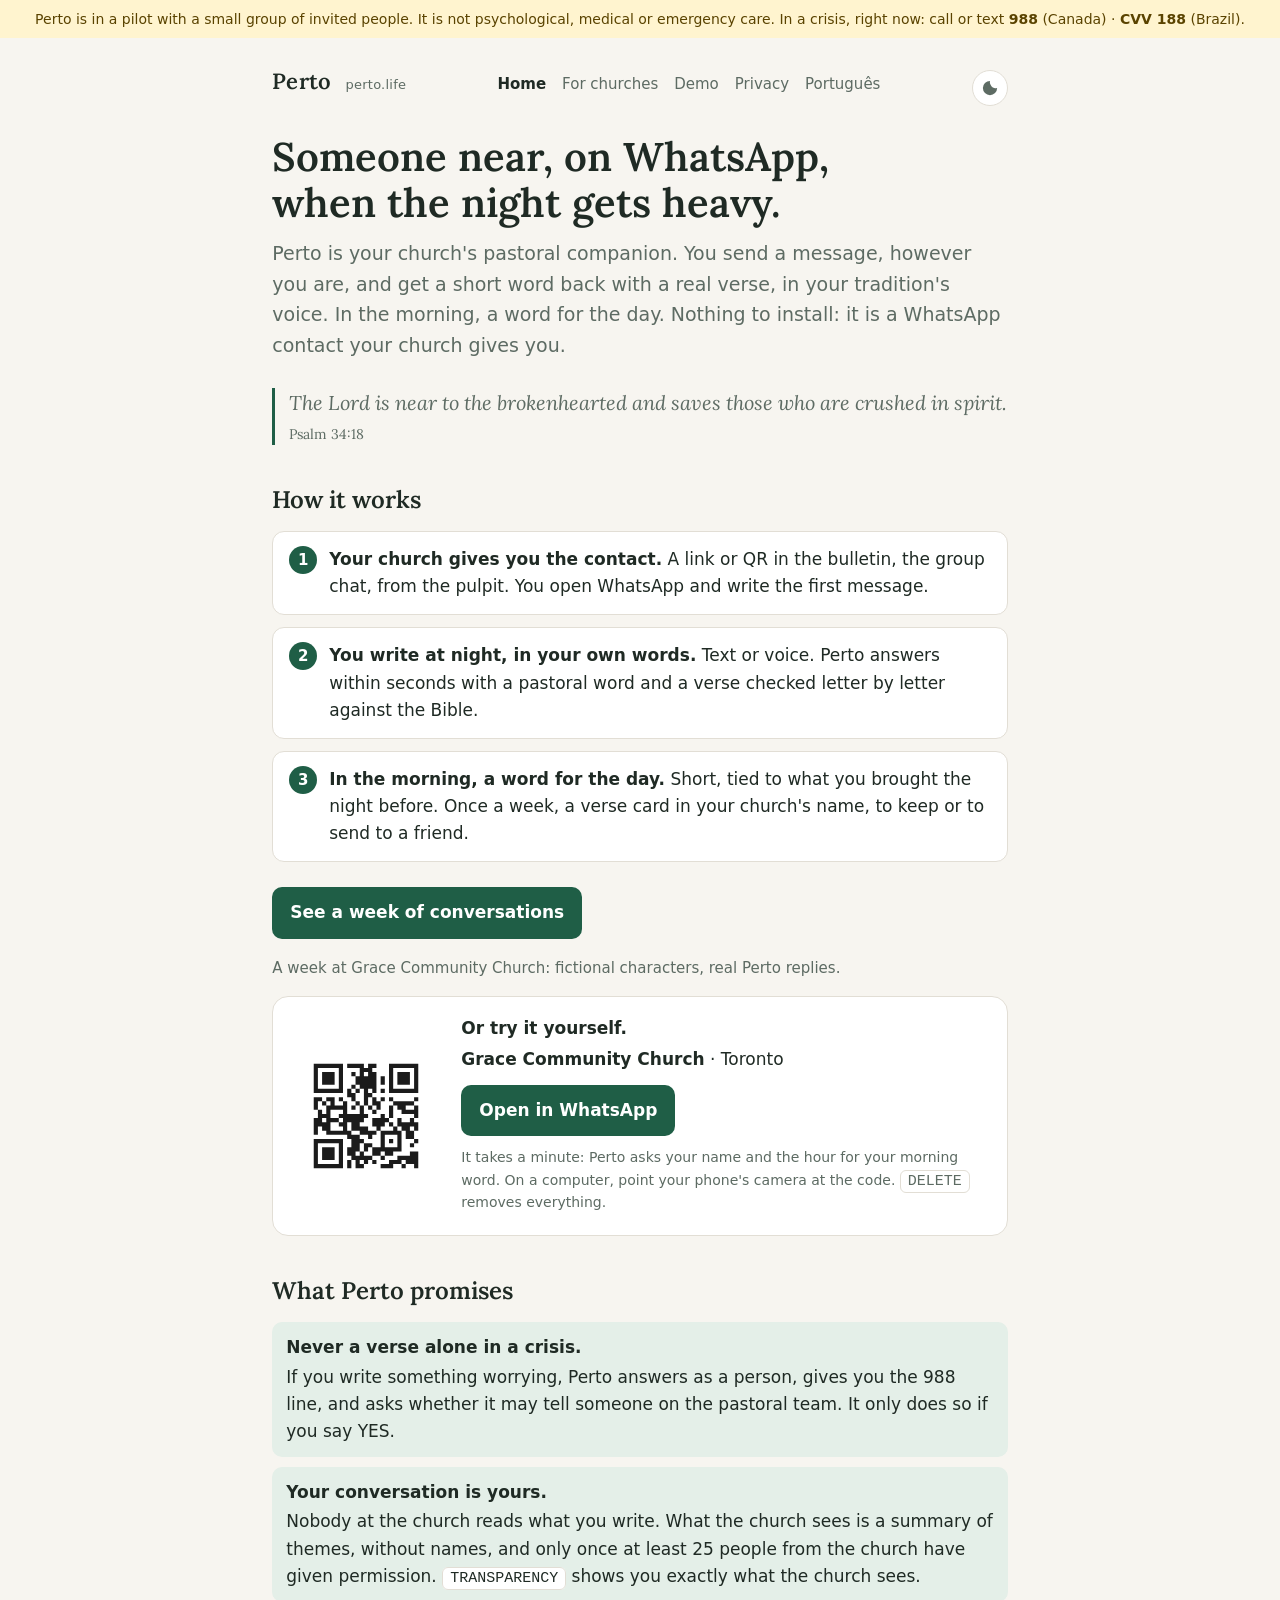
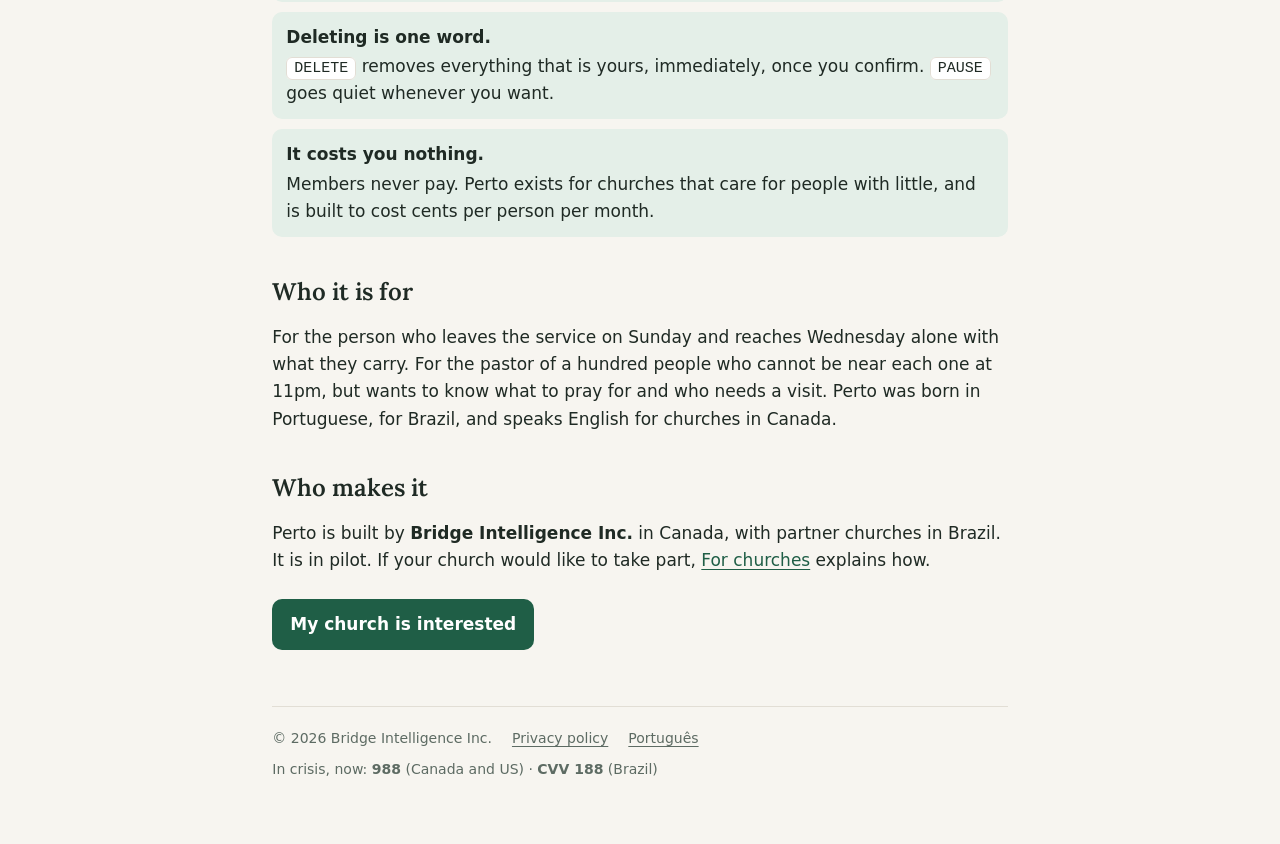
==== commit d02eba20: "Front pages open in the visitor's language GitHub Pages is static and cannot see the visitor's count" ====
--- a/index.html
+++ b/index.html
@@ -6,6 +6,8 @@
 <title>Perto</title>
 <meta name="description" content="Perto é um companheiro pastoral no WhatsApp para igrejas: alguém perto às 11 da noite, com a Palavra, e um pastor que sabe pelo que orar.">
 <link rel="alternate" hreflang="en" href="/en/">
+<script>/* Front page only: open the visitor's language. A remembered nav choice (perto-lang) wins; otherwise the phone's first language, pt → Portuguese, anything else → English. Never when coming from within the site, so the nav links are not undone. */
+(function(){try{var here='pt',to='/en/',c=null;try{c=localStorage.getItem('perto-lang')}catch(e){}if(c==='pt'||c==='en'){if(c!==here)location.replace(to);return}if(document.referrer&&document.referrer.indexOf('//'+location.host+'/')!==-1)return;var l=(navigator.languages&&navigator.languages[0])||navigator.language||'';if(!l)return;if((/^pt(-|$)/i.test(l)?'pt':'en')!==here)location.replace(to)}catch(e){}})();</script>
 <script>try{var t=localStorage.getItem('perto-theme');if(t==='dark'||t==='light')document.documentElement.setAttribute('data-theme',t)}catch(e){}</script>
 <script data-goatcounter="https://perto.goatcounter.com/count" async src="//gc.zgo.at/count.js"></script>
 <link rel="stylesheet" href="https://fonts.googleapis.com/css2?family=Lora:ital,wght@0,500;0,600;1,400&display=swap">
